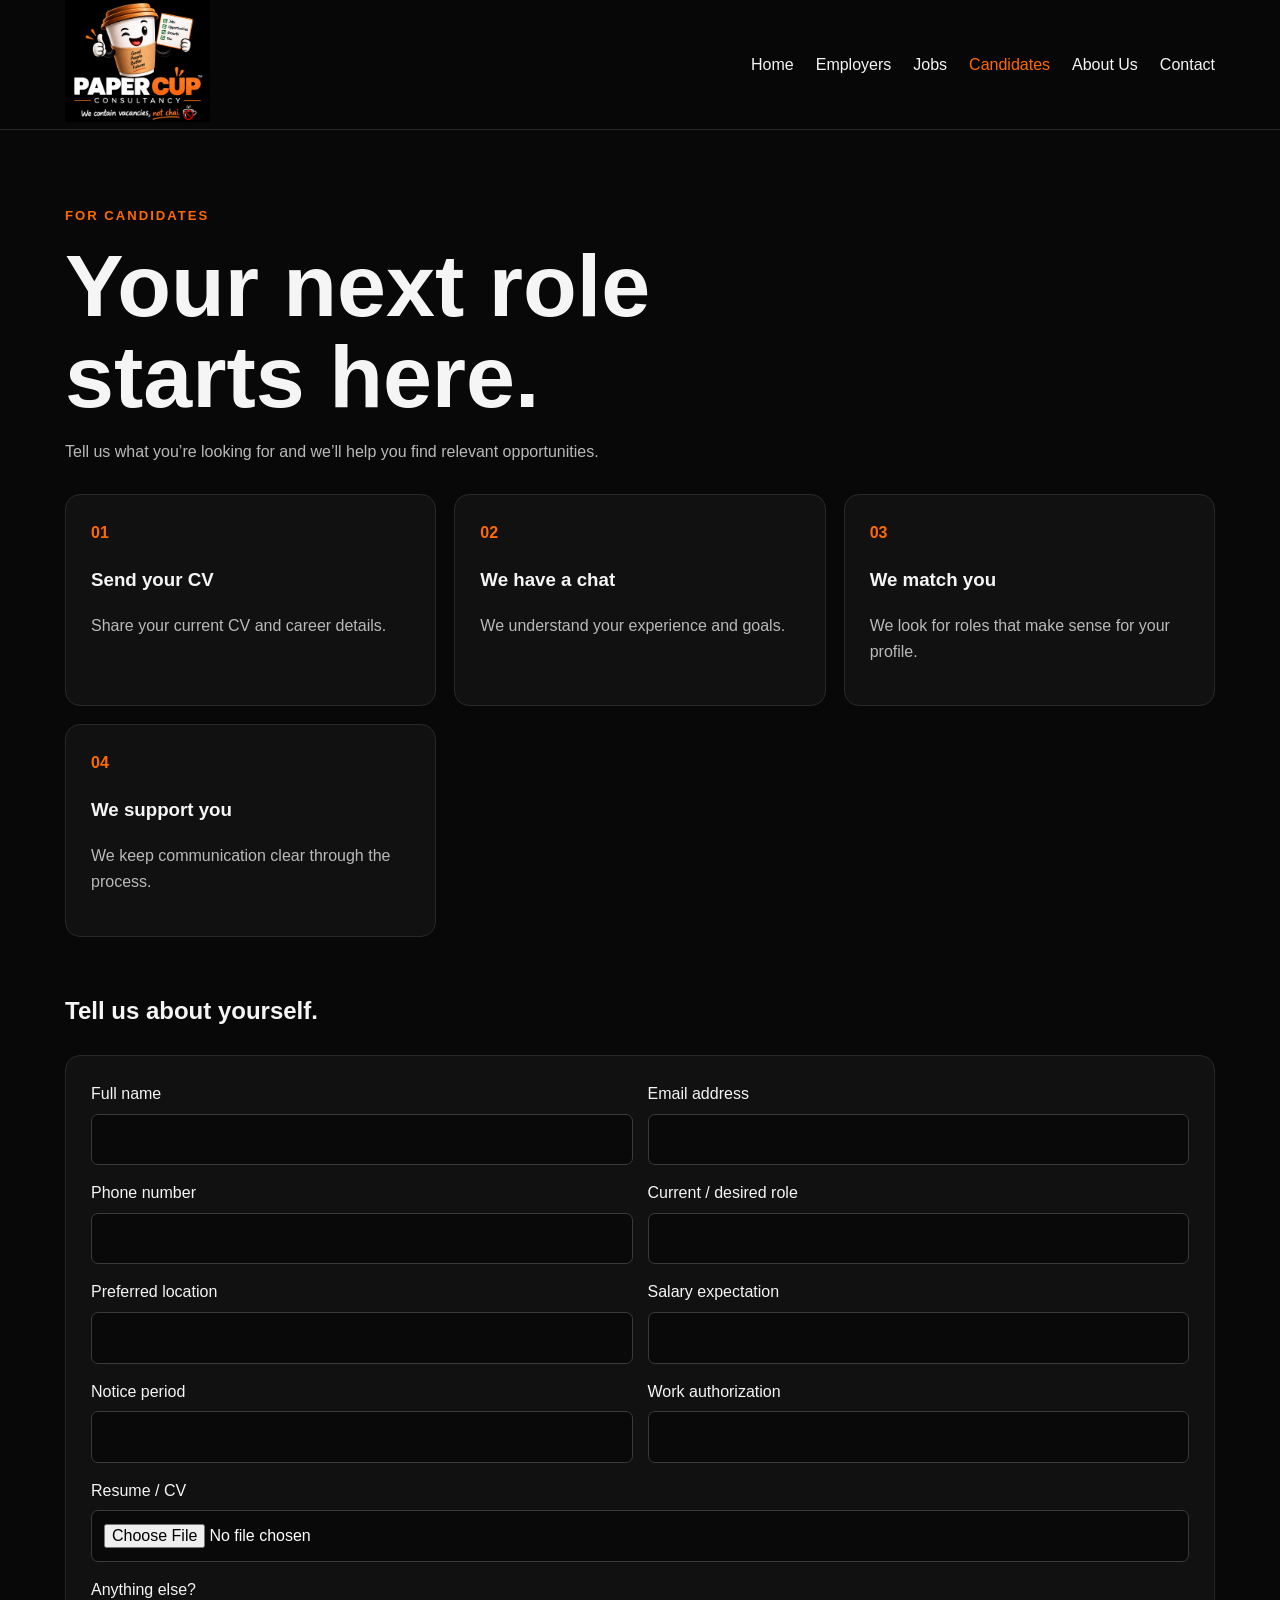
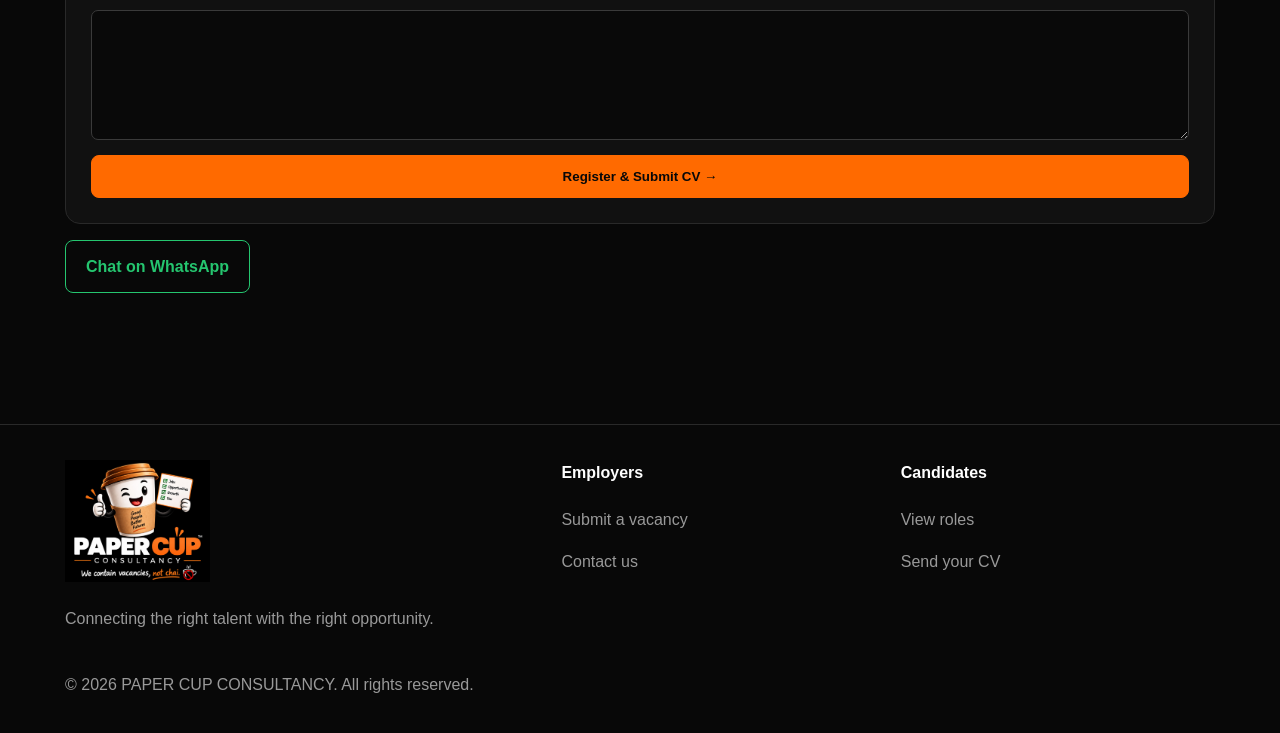
==== candidates.html @ 393dea78 "Add files via upload" ====
<!doctype html><html><head><meta charset="utf-8"><meta name="viewport" content="width=device-width,initial-scale=1"><title>Candidates | PAPER CUP CONSULTANCY</title><link rel="stylesheet" href="style.css"></head><body><header><div class="wrap nav"><a href="index.html"><img class="logo" src="logo.png" alt="PAPER CUP CONSULTANCY"></a><button class="menu" onclick="menu()">☰</button><nav class="links"><a class="" href="index.html">Home</a><a class="" href="employers.html">Employers</a><a class="" href="jobs.html">Jobs</a><a class="on" href="candidates.html">Candidates</a><a class="" href="about.html">About Us</a><a class="" href="contact.html">Contact</a></nav></div></header><main><section class="page"><div class="wrap"><div class="k">For Candidates</div><h1>Your next role<br>starts here.</h1><p>Tell us what you’re looking for and we’ll help you find relevant opportunities.</p><div class="grid"><div class="card"><div class="num">01</div><h3>Send your CV</h3><p>Share your current CV and career details.</p></div><div class="card"><div class="num">02</div><h3>We have a chat</h3><p>We understand your experience and goals.</p></div><div class="card"><div class="num">03</div><h3>We match you</h3><p>We look for roles that make sense for your profile.</p></div><div class="card"><div class="num">04</div><h3>We support you</h3><p>We keep communication clear through the process.</p></div></div><h2 style="margin-top:55px">Tell us about yourself.</h2><form class="box form" onsubmit="demo(event)"><div class="fields"><div class="field"><label>Full name</label><input required></div><div class="field"><label>Email address</label><input type="email" required></div><div class="field"><label>Phone number</label><input required></div><div class="field"><label>Current / desired role</label><input required></div><div class="field"><label>Preferred location</label><input></div><div class="field"><label>Salary expectation</label><input></div><div class="field"><label>Notice period</label><input></div><div class="field"><label>Work authorization</label><input></div><div class="field full"><label>Resume / CV</label><input type="file" accept=".pdf,.doc,.docx"></div><div class="field full"><label>Anything else?</label><textarea></textarea></div><div class="field full"><button class="btn primary">Register & Submit CV →</button></div></div></form><p><a class="btn wa" href="#" onclick="wa(event)">Chat on WhatsApp</a></p></div></section></main><footer><div class="wrap foot"><div><img class="logo" src="logo.png" alt="PAPER CUP CONSULTANCY"><p>Connecting the right talent with the right opportunity.</p></div><div><h4>Employers</h4><p><a href="employers.html">Submit a vacancy</a></p><p><a href="contact.html">Contact us</a></p></div><div><h4>Candidates</h4><p><a href="jobs.html">View roles</a></p><p><a href="candidates.html">Send your CV</a></p></div></div><div class="wrap" style="margin-top:25px">© 2026 PAPER CUP CONSULTANCY. All rights reserved.</div></footer><script src="script.js"></script></body></html>
---- style.css ----
*{box-sizing:border-box}body{margin:0;background:#080808;color:#f5f5f5;font:16px Arial,sans-serif;line-height:1.6}a{color:inherit;text-decoration:none}.wrap{max-width:1150px;width:92%;margin:auto}header{position:sticky;top:0;background:#080808ee;border-bottom:1px solid #292929;z-index:5}.nav{min-height:75px;display:flex;align-items:center;justify-content:space-between}.logo{width:145px}.links{display:flex;gap:22px}.links a:hover,.links .on{color:#ff6a00}.menu{display:none;background:#111;color:white;border:1px solid #444;border-radius:8px;padding:8px 11px}.hero,.page{padding:75px 0}.hero h1,.page h1{font-size:clamp(2.6rem,7vw,5.5rem);line-height:1.03;margin:15px 0}.hero h1 span{color:#ff6a00}.k{color:#ff6a00;font-weight:bold;letter-spacing:2px;text-transform:uppercase;font-size:.82rem}.lead,.page>div>p,.card p,.box p{color:#b9b9b9}.buttons{display:flex;gap:12px;flex-wrap:wrap;margin-top:25px}.btn{padding:13px 20px;border-radius:8px;font-weight:bold;border:1px solid #eee;display:inline-block}.primary{background:#ff6a00;color:#080808;border-color:#ff6a00}.wa{border-color:#25c56f;color:#25c56f}.grid{display:grid;grid-template-columns:repeat(3,1fr);gap:18px;margin-top:30px}.grid.two{grid-template-columns:repeat(2,1fr)}.card,.box{background:#111;border:1px solid #292929;border-radius:15px;padding:25px}.num{color:#ff6a00;font-weight:bold}.step{display:flex;gap:16px;border-bottom:1px solid #292929;padding:20px 0}.step:last-child{border:0}.circle{min-width:42px;height:42px;border:1px solid #ff6a00;border-radius:50%;display:grid;place-items:center;color:#ff6a00;font-weight:bold}.form{margin-top:25px}.fields{display:grid;grid-template-columns:1fr 1fr;gap:15px}.full{grid-column:1/-1}.field{display:flex;flex-direction:column;gap:7px}input,select,textarea{background:#090909;color:white;border:1px solid #3a3a3a;border-radius:7px;padding:12px;font:inherit}textarea{min-height:130px}footer{border-top:1px solid #292929;padding:35px 0;margin-top:40px;color:#999}.foot{display:grid;grid-template-columns:1.5fr 1fr 1fr;gap:25px}.foot h4{color:#fff;margin-top:0}.empty{text-align:center;border:1px dashed #444;border-radius:15px;padding:45px}li{margin:10px 0}li::marker{color:#25c56f}@media(max-width:760px){.links{display:none;position:absolute;top:75px;left:4%;right:4%;background:#0d0d0d;padding:12px;flex-direction:column}.links.open{display:flex}.menu{display:block}.grid,.grid.two,.foot,.fields{grid-template-columns:1fr}.full{grid-column:auto}.hero,.page{padding:55px 0}.logo{width:120px}}
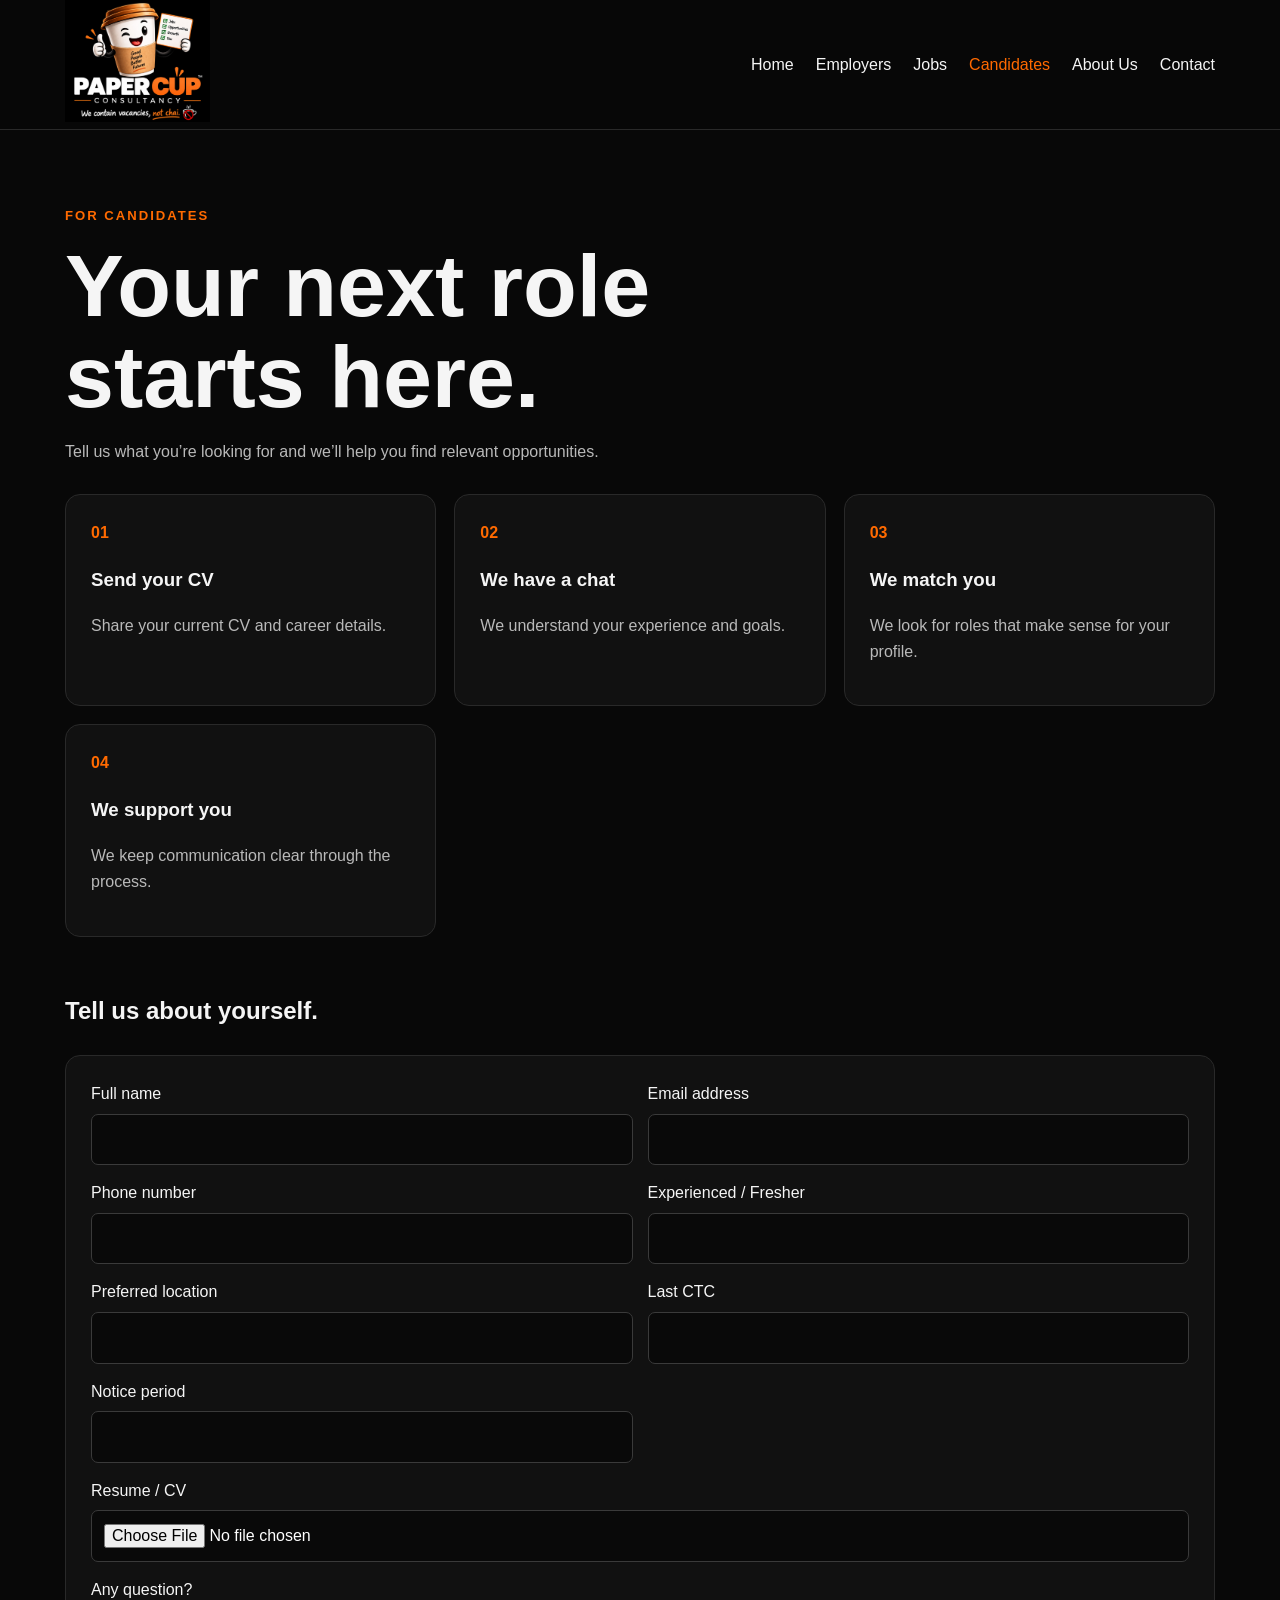
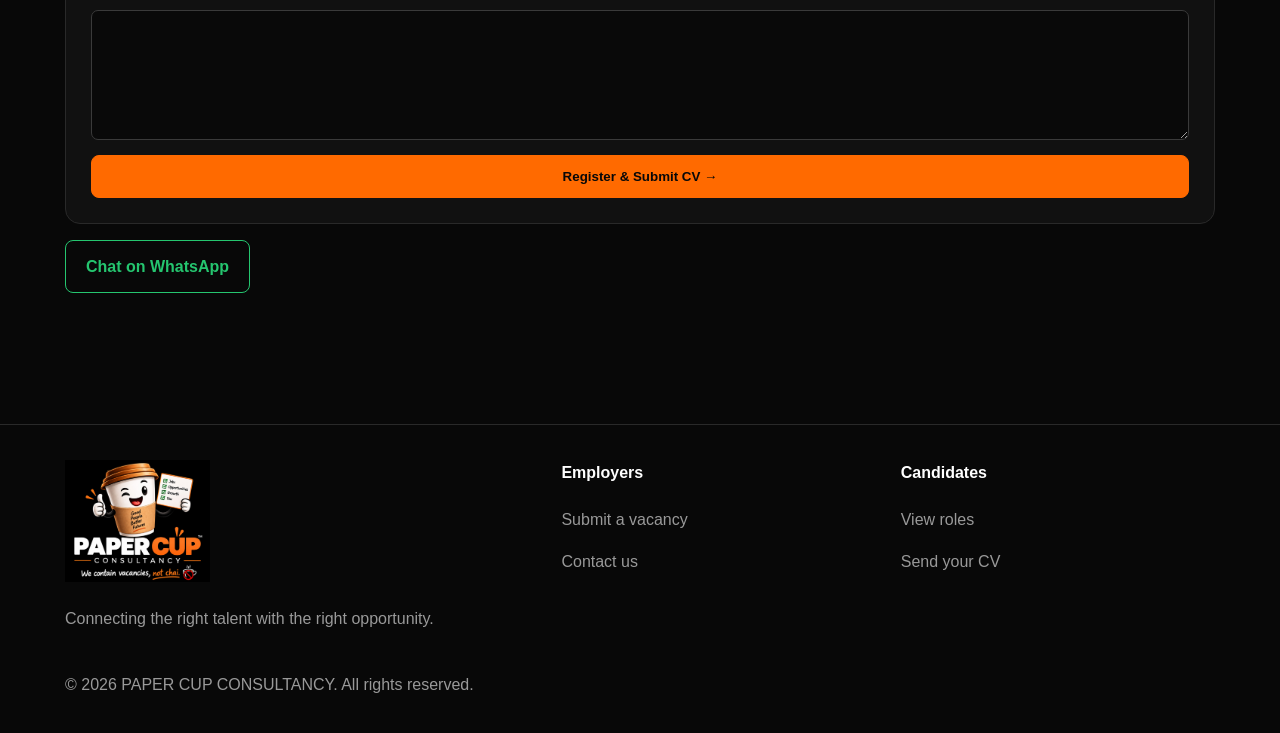
==== commit fab504a8: "Update candidates.html" ====
--- a/candidates.html
+++ b/candidates.html
@@ -1 +1 @@
-<!doctype html><html><head><meta charset="utf-8"><meta name="viewport" content="width=device-width,initial-scale=1"><title>Candidates | PAPER CUP CONSULTANCY</title><link rel="stylesheet" href="style.css"></head><body><header><div class="wrap nav"><a href="index.html"><img class="logo" src="logo.png" alt="PAPER CUP CONSULTANCY"></a><button class="menu" onclick="menu()">☰</button><nav class="links"><a class="" href="index.html">Home</a><a class="" href="employers.html">Employers</a><a class="" href="jobs.html">Jobs</a><a class="on" href="candidates.html">Candidates</a><a class="" href="about.html">About Us</a><a class="" href="contact.html">Contact</a></nav></div></header><main><section class="page"><div class="wrap"><div class="k">For Candidates</div><h1>Your next role<br>starts here.</h1><p>Tell us what you’re looking for and we’ll help you find relevant opportunities.</p><div class="grid"><div class="card"><div class="num">01</div><h3>Send your CV</h3><p>Share your current CV and career details.</p></div><div class="card"><div class="num">02</div><h3>We have a chat</h3><p>We understand your experience and goals.</p></div><div class="card"><div class="num">03</div><h3>We match you</h3><p>We look for roles that make sense for your profile.</p></div><div class="card"><div class="num">04</div><h3>We support you</h3><p>We keep communication clear through the process.</p></div></div><h2 style="margin-top:55px">Tell us about yourself.</h2><form class="box form" onsubmit="demo(event)"><div class="fields"><div class="field"><label>Full name</label><input required></div><div class="field"><label>Email address</label><input type="email" required></div><div class="field"><label>Phone number</label><input required></div><div class="field"><label>Current / desired role</label><input required></div><div class="field"><label>Preferred location</label><input></div><div class="field"><label>Salary expectation</label><input></div><div class="field"><label>Notice period</label><input></div><div class="field"><label>Work authorization</label><input></div><div class="field full"><label>Resume / CV</label><input type="file" accept=".pdf,.doc,.docx"></div><div class="field full"><label>Anything else?</label><textarea></textarea></div><div class="field full"><button class="btn primary">Register & Submit CV →</button></div></div></form><p><a class="btn wa" href="#" onclick="wa(event)">Chat on WhatsApp</a></p></div></section></main><footer><div class="wrap foot"><div><img class="logo" src="logo.png" alt="PAPER CUP CONSULTANCY"><p>Connecting the right talent with the right opportunity.</p></div><div><h4>Employers</h4><p><a href="employers.html">Submit a vacancy</a></p><p><a href="contact.html">Contact us</a></p></div><div><h4>Candidates</h4><p><a href="jobs.html">View roles</a></p><p><a href="candidates.html">Send your CV</a></p></div></div><div class="wrap" style="margin-top:25px">© 2026 PAPER CUP CONSULTANCY. All rights reserved.</div></footer><script src="script.js"></script></body></html>+<!doctype html><html><head><meta charset="utf-8"><meta name="viewport" content="width=device-width,initial-scale=1"><title>Candidates | PAPER CUP CONSULTANCY</title><link rel="stylesheet" href="style.css"></head><body><header><div class="wrap nav"><a href="index.html"><img class="logo" src="logo.png" alt="PAPER CUP CONSULTANCY"></a><button class="menu" onclick="menu()">☰</button><nav class="links"><a class="" href="index.html">Home</a><a class="" href="employers.html">Employers</a><a class="" href="jobs.html">Jobs</a><a class="on" href="candidates.html">Candidates</a><a class="" href="about.html">About Us</a><a class="" href="contact.html">Contact</a></nav></div></header><main><section class="page"><div class="wrap"><div class="k">For Candidates</div><h1>Your next role<br>starts here.</h1><p>Tell us what you’re looking for and we’ll help you find relevant opportunities.</p><div class="grid"><div class="card"><div class="num">01</div><h3>Send your CV</h3><p>Share your current CV and career details.</p></div><div class="card"><div class="num">02</div><h3>We have a chat</h3><p>We understand your experience and goals.</p></div><div class="card"><div class="num">03</div><h3>We match you</h3><p>We look for roles that make sense for your profile.</p></div><div class="card"><div class="num">04</div><h3>We support you</h3><p>We keep communication clear through the process.</p></div></div><h2 style="margin-top:55px">Tell us about yourself.</h2><form class="box form" action="https://formspree.io/f/mjyvnrwd" method="POST" enctype="multipart/form-data"><div class="fields"><div class="field"><label>Full name</label><input name="full_name" required></div><div class="field"><label>Email address</label><input type="email" name="email" required></div><div class="field"><label>Phone number</label><input name="phone" required></div><div class="field"><label>Experienced / Fresher</label><input name="experience" required></div><div class="field"><label>Preferred location</label><input name="location"></div><div class="field"><label>Last CTC</label><input name="last_ctc"></div><div class="field"><label>Notice period</label><input name="notice_period"></div><div class="field full"><label>Resume / CV</label><input type="file" name="resume" accept=".pdf,.doc,.docx"></div><div class="field full"><label>Any question?</label><textarea name="message"></textarea></div><div class="field full"><button class="btn primary">Register & Submit CV →</button></div></div></form><p><a class="btn wa" href="#" onclick="wa(event)">Chat on WhatsApp</a></p></div></section></main><footer><div class="wrap foot"><div><img class="logo" src="logo.png" alt="PAPER CUP CONSULTANCY"><p>Connecting the right talent with the right opportunity.</p></div><div><h4>Employers</h4><p><a href="employers.html">Submit a vacancy</a></p><p><a href="contact.html">Contact us</a></p></div><div><h4>Candidates</h4><p><a href="jobs.html">View roles</a></p><p><a href="candidates.html">Send your CV</a></p></div></div><div class="wrap" style="margin-top:25px">© 2026 PAPER CUP CONSULTANCY. All rights reserved.</div></footer><script src="script.js"></script></body></html>
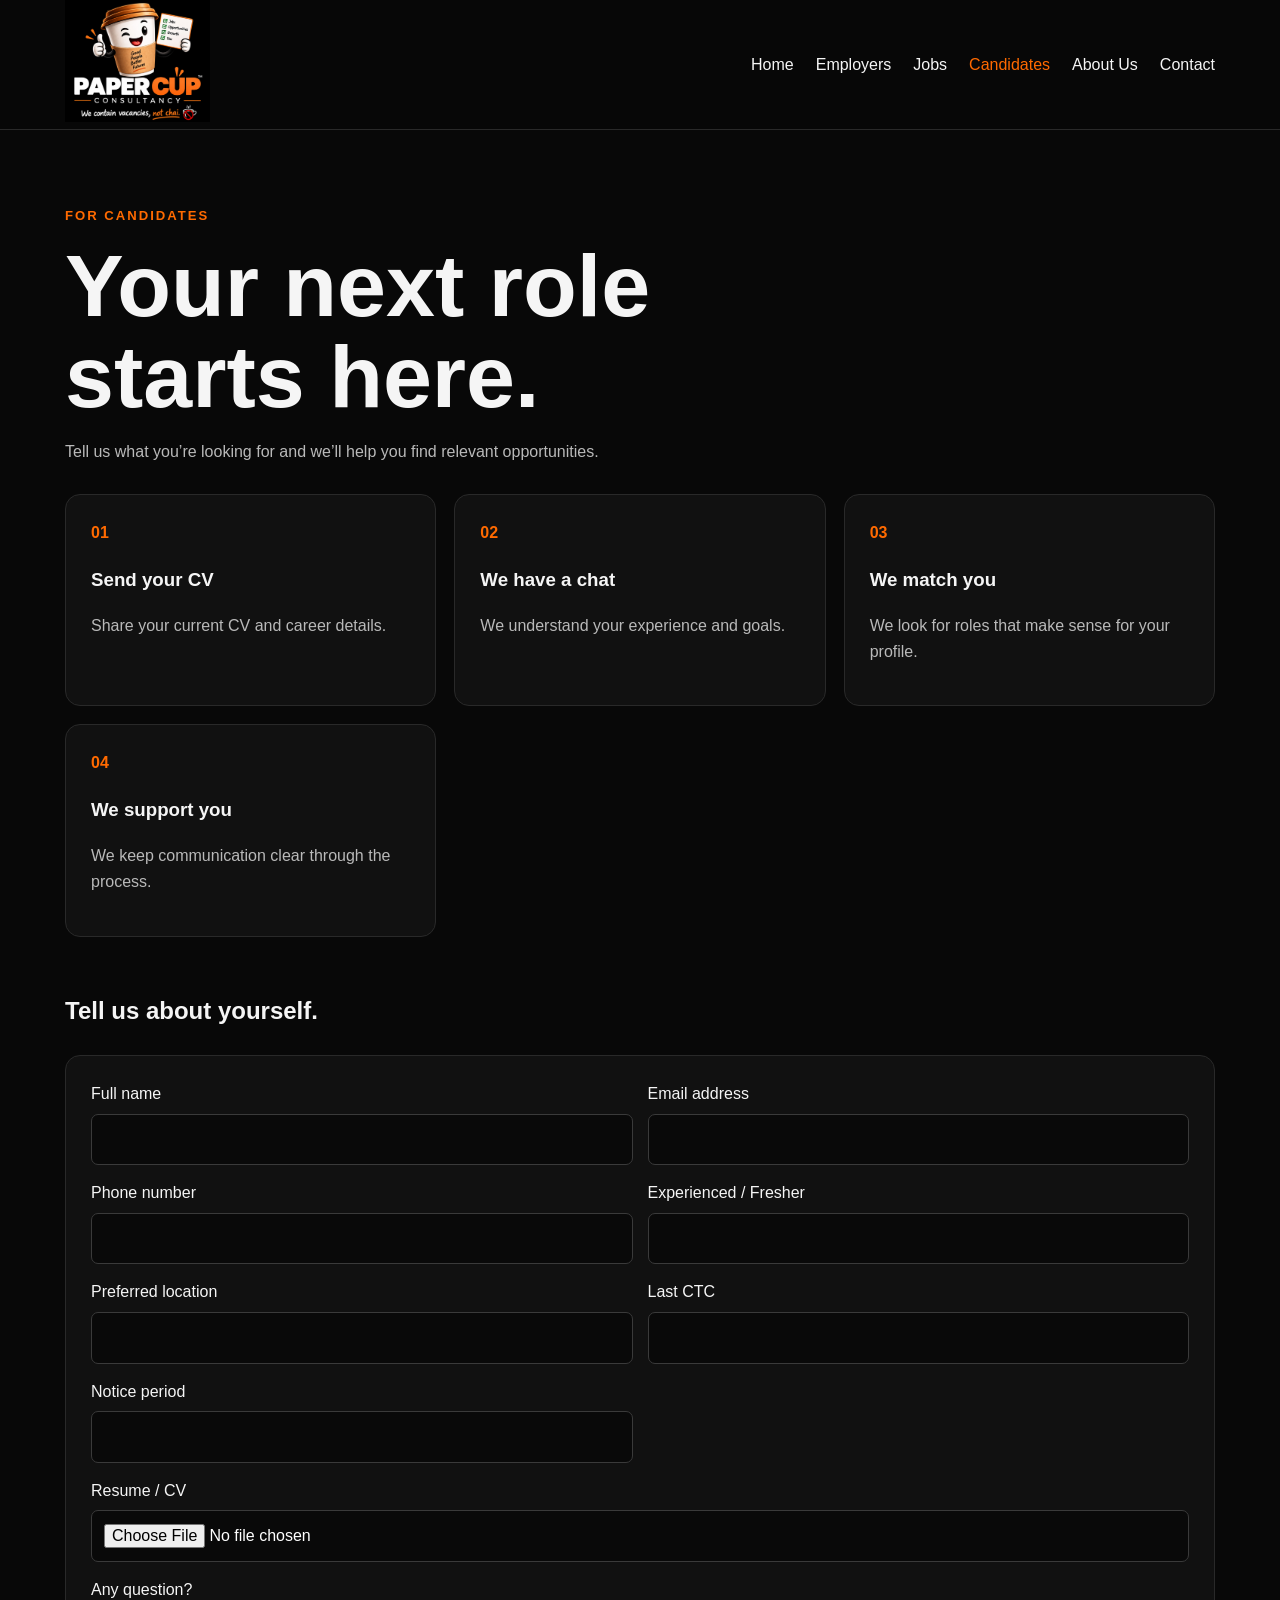
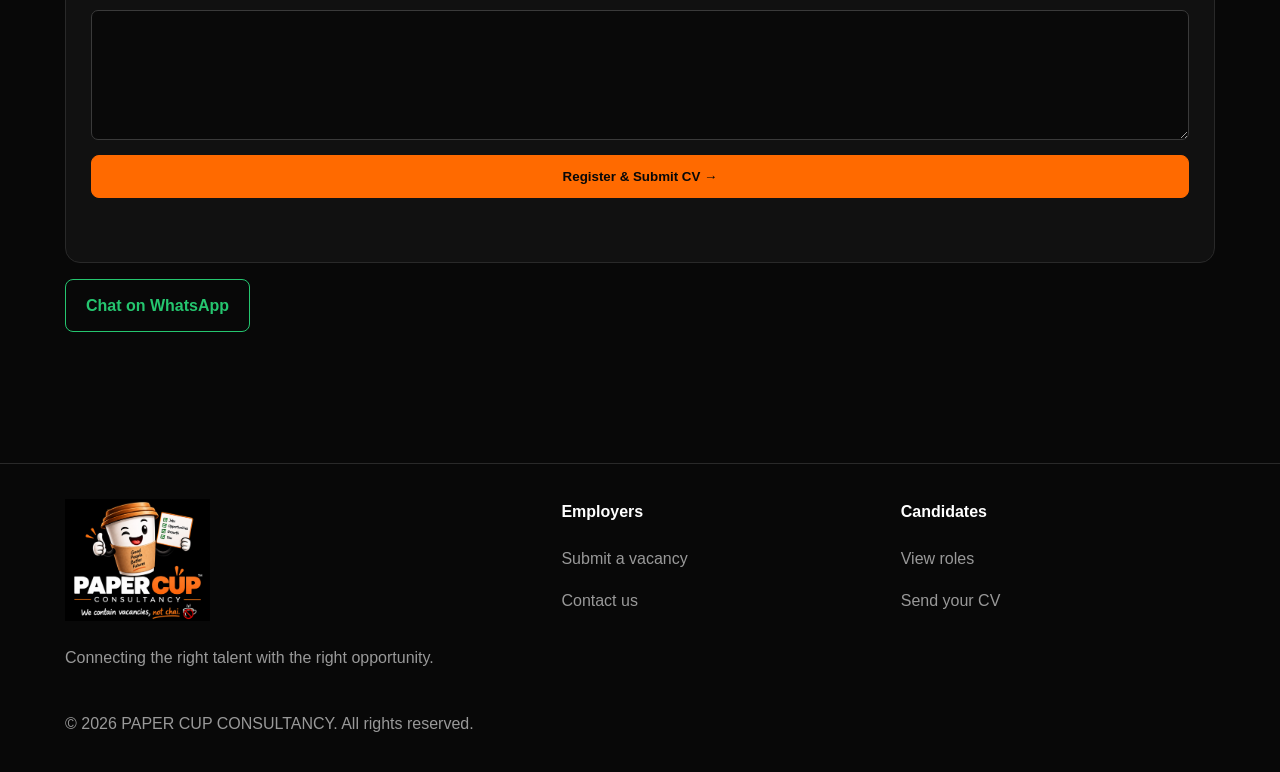
==== commit 858a48fa: "Update candidates.html" ====
--- a/candidates.html
+++ b/candidates.html
@@ -1 +1 @@
-<!doctype html><html><head><meta charset="utf-8"><meta name="viewport" content="width=device-width,initial-scale=1"><title>Candidates | PAPER CUP CONSULTANCY</title><link rel="stylesheet" href="style.css"></head><body><header><div class="wrap nav"><a href="index.html"><img class="logo" src="logo.png" alt="PAPER CUP CONSULTANCY"></a><button class="menu" onclick="menu()">☰</button><nav class="links"><a class="" href="index.html">Home</a><a class="" href="employers.html">Employers</a><a class="" href="jobs.html">Jobs</a><a class="on" href="candidates.html">Candidates</a><a class="" href="about.html">About Us</a><a class="" href="contact.html">Contact</a></nav></div></header><main><section class="page"><div class="wrap"><div class="k">For Candidates</div><h1>Your next role<br>starts here.</h1><p>Tell us what you’re looking for and we’ll help you find relevant opportunities.</p><div class="grid"><div class="card"><div class="num">01</div><h3>Send your CV</h3><p>Share your current CV and career details.</p></div><div class="card"><div class="num">02</div><h3>We have a chat</h3><p>We understand your experience and goals.</p></div><div class="card"><div class="num">03</div><h3>We match you</h3><p>We look for roles that make sense for your profile.</p></div><div class="card"><div class="num">04</div><h3>We support you</h3><p>We keep communication clear through the process.</p></div></div><h2 style="margin-top:55px">Tell us about yourself.</h2><form class="box form" action="https://formspree.io/f/mjyvnrwd" method="POST" enctype="multipart/form-data"><div class="fields"><div class="field"><label>Full name</label><input name="full_name" required></div><div class="field"><label>Email address</label><input type="email" name="email" required></div><div class="field"><label>Phone number</label><input name="phone" required></div><div class="field"><label>Experienced / Fresher</label><input name="experience" required></div><div class="field"><label>Preferred location</label><input name="location"></div><div class="field"><label>Last CTC</label><input name="last_ctc"></div><div class="field"><label>Notice period</label><input name="notice_period"></div><div class="field full"><label>Resume / CV</label><input type="file" name="resume" accept=".pdf,.doc,.docx"></div><div class="field full"><label>Any question?</label><textarea name="message"></textarea></div><div class="field full"><button class="btn primary">Register & Submit CV →</button></div></div></form><p><a class="btn wa" href="#" onclick="wa(event)">Chat on WhatsApp</a></p></div></section></main><footer><div class="wrap foot"><div><img class="logo" src="logo.png" alt="PAPER CUP CONSULTANCY"><p>Connecting the right talent with the right opportunity.</p></div><div><h4>Employers</h4><p><a href="employers.html">Submit a vacancy</a></p><p><a href="contact.html">Contact us</a></p></div><div><h4>Candidates</h4><p><a href="jobs.html">View roles</a></p><p><a href="candidates.html">Send your CV</a></p></div></div><div class="wrap" style="margin-top:25px">© 2026 PAPER CUP CONSULTANCY. All rights reserved.</div></footer><script src="script.js"></script></body></html>
+<!doctype html><html><head><meta charset="utf-8"><meta name="viewport" content="width=device-width,initial-scale=1"><title>Candidates | PAPER CUP CONSULTANCY</title><link rel="stylesheet" href="style.css"></head><body><header><div class="wrap nav"><a href="index.html"><img class="logo" src="logo.png" alt="PAPER CUP CONSULTANCY"></a><button class="menu" onclick="menu()">☰</button><nav class="links"><a class="" href="index.html">Home</a><a class="" href="employers.html">Employers</a><a class="" href="jobs.html">Jobs</a><a class="on" href="candidates.html">Candidates</a><a class="" href="about.html">About Us</a><a class="" href="contact.html">Contact</a></nav></div></header><main><section class="page"><div class="wrap"><div class="k">For Candidates</div><h1>Your next role<br>starts here.</h1><p>Tell us what you’re looking for and we’ll help you find relevant opportunities.</p><div class="grid"><div class="card"><div class="num">01</div><h3>Send your CV</h3><p>Share your current CV and career details.</p></div><div class="card"><div class="num">02</div><h3>We have a chat</h3><p>We understand your experience and goals.</p></div><div class="card"><div class="num">03</div><h3>We match you</h3><p>We look for roles that make sense for your profile.</p></div><div class="card"><div class="num">04</div><h3>We support you</h3><p>We keep communication clear through the process.</p></div></div><h2 style="margin-top:55px">Tell us about yourself.</h2><form class="box form" action="https://formspree.io/f/mjyvnrwd" method="POST" enctype="multipart/form-data"><div class="fields"><div class="field"><label>Full name</label><input name="full_name" required></div><div class="field"><label>Email address</label><input type="email" name="email" required></div><div class="field"><label>Phone number</label><input name="phone" required></div><div class="field"><label>Experienced / Fresher</label><input name="experience" required></div><div class="field"><label>Preferred location</label><input name="location"></div><div class="field"><label>Last CTC</label><input name="last_ctc"></div><div class="field"><label>Notice period</label><input name="notice_period"></div><div class="field full"><label>Resume / CV</label><input type="file" name="resume" accept=".pdf,.doc,.docx"></div><div class="field full"><label>Any question?</label><textarea name="message"></textarea></div><div class="field full"><button class="btn primary">Register & Submit CV →</button><p id="form-message"></p></div></div></form><p><a class="btn wa" href="#" onclick="wa(event)">Chat on WhatsApp</a></p></div></section></main><footer><div class="wrap foot"><div><img class="logo" src="logo.png" alt="PAPER CUP CONSULTANCY"><p>Connecting the right talent with the right opportunity.</p></div><div><h4>Employers</h4><p><a href="employers.html">Submit a vacancy</a></p><p><a href="contact.html">Contact us</a></p></div><div><h4>Candidates</h4><p><a href="jobs.html">View roles</a></p><p><a href="candidates.html">Send your CV</a></p></div></div><div class="wrap" style="margin-top:25px">© 2026 PAPER CUP CONSULTANCY. All rights reserved.</div></footer><script src="script.js"></script></body></html>
